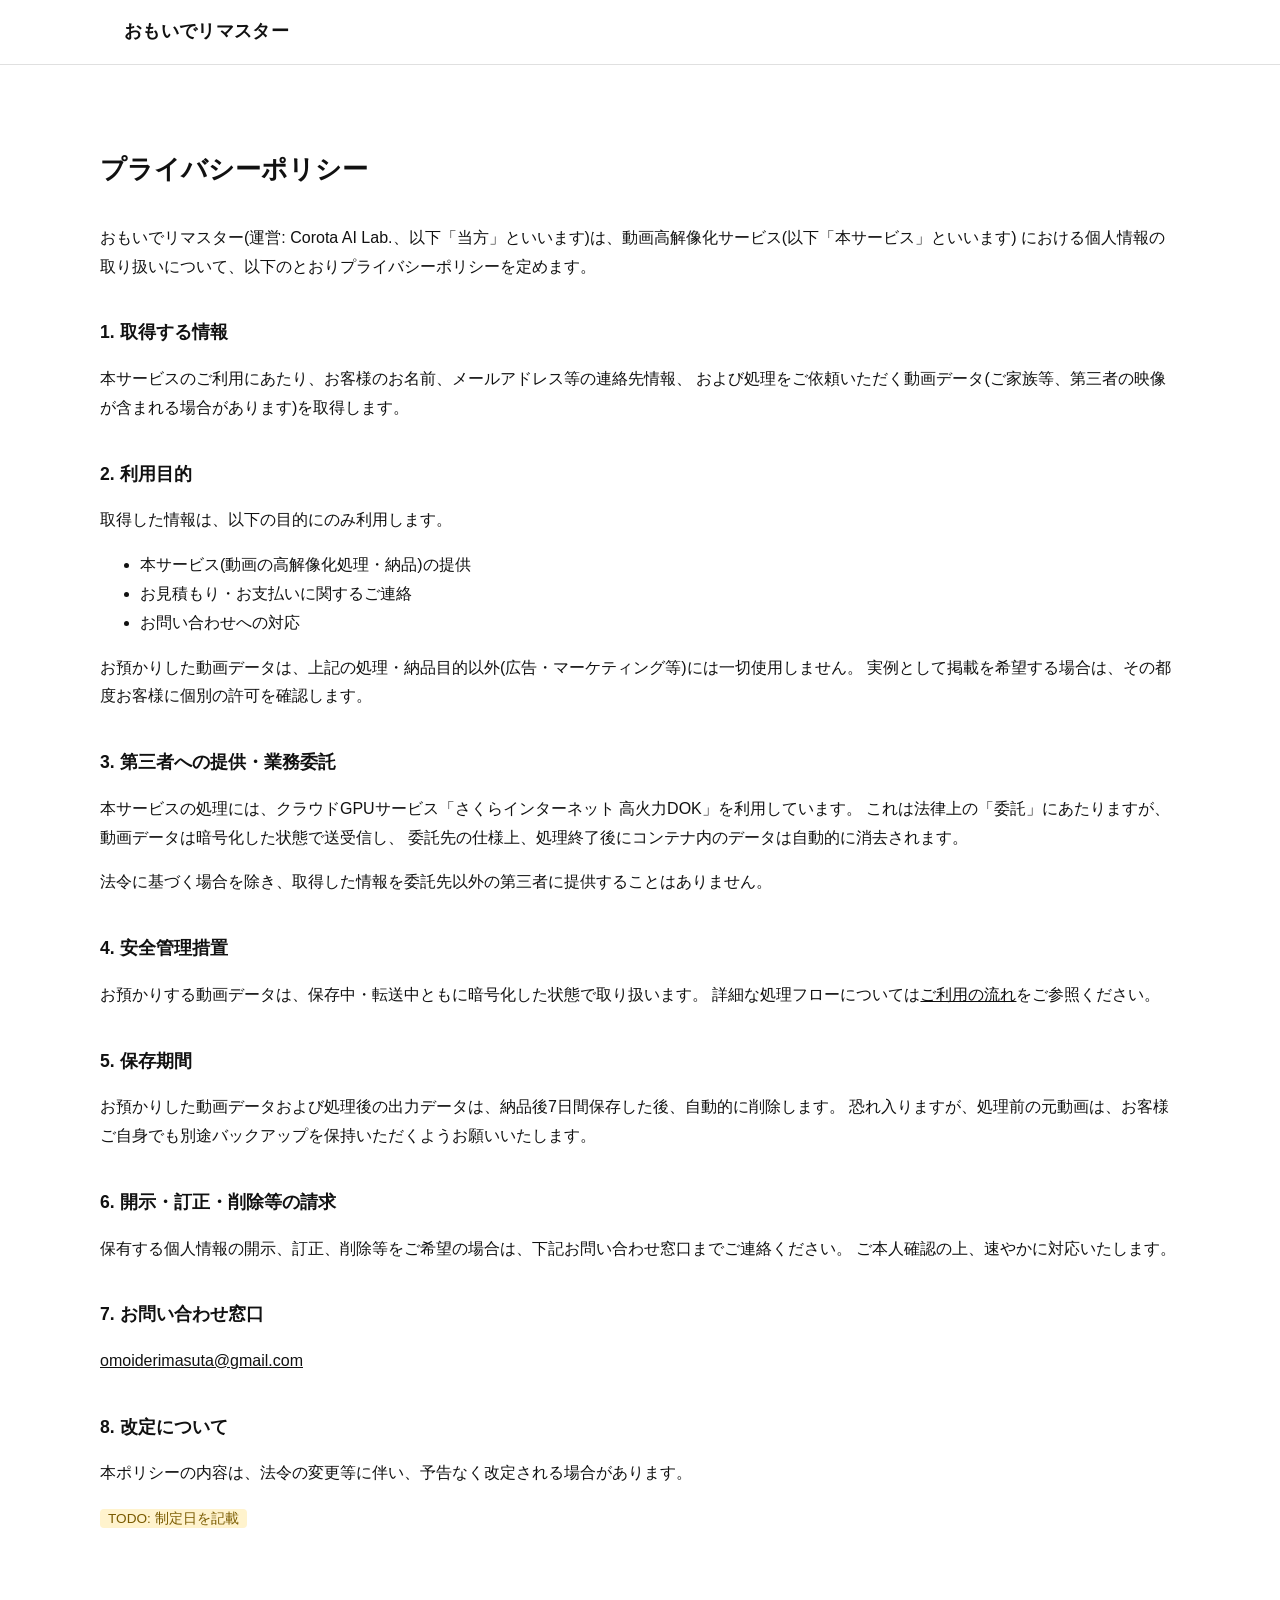
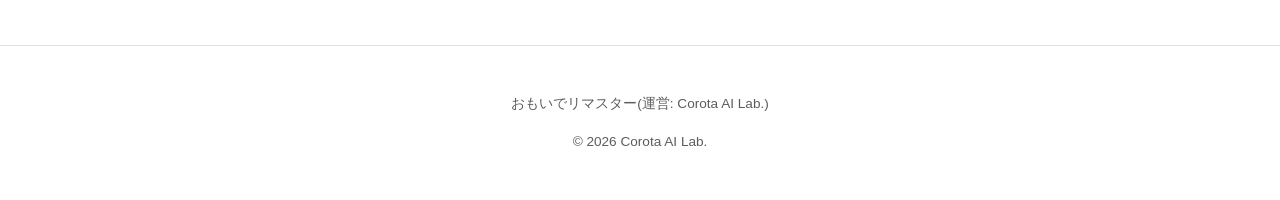
==== legal/privacy.html @ 2142cda7 "Initial commit: omoide-remaster site Static site for the video restoration service, with pricing, de" ====
<!DOCTYPE html>
<html lang="ja">
<head>
<meta charset="UTF-8">
<meta name="viewport" content="width=device-width, initial-scale=1.0">
<title>プライバシーポリシー | おもいでリマスター</title>
<meta name="description" content="おもいでリマスター(Corota AI Lab.運営)のプライバシーポリシーです。">
<link rel="stylesheet" href="../css/style.css">
</head>
<body>

<header>
  <div class="nav-wrap">
    <a href="../index.html" class="logo">おもいで<span>リマスター</span></a>
  </div>
</header>

<main>
  <div class="container legal-page">
    <h1>プライバシーポリシー</h1>

    <p>
      おもいでリマスター(運営: Corota AI Lab.、以下「当方」といいます)は、動画高解像化サービス(以下「本サービス」といいます)
      における個人情報の取り扱いについて、以下のとおりプライバシーポリシーを定めます。
    </p>

    <h2>1. 取得する情報</h2>
    <p>
      本サービスのご利用にあたり、お客様のお名前、メールアドレス等の連絡先情報、
      および処理をご依頼いただく動画データ(ご家族等、第三者の映像が含まれる場合があります)を取得します。
    </p>

    <h2>2. 利用目的</h2>
    <p>取得した情報は、以下の目的にのみ利用します。</p>
    <ul>
      <li>本サービス(動画の高解像化処理・納品)の提供</li>
      <li>お見積もり・お支払いに関するご連絡</li>
      <li>お問い合わせへの対応</li>
    </ul>
    <p>
      お預かりした動画データは、上記の処理・納品目的以外(広告・マーケティング等)には一切使用しません。
      実例として掲載を希望する場合は、その都度お客様に個別の許可を確認します。
    </p>

    <h2>3. 第三者への提供・業務委託</h2>
    <p>
      本サービスの処理には、クラウドGPUサービス「さくらインターネット 高火力DOK」を利用しています。
      これは法律上の「委託」にあたりますが、動画データは暗号化した状態で送受信し、
      委託先の仕様上、処理終了後にコンテナ内のデータは自動的に消去されます。
    </p>
    <p>法令に基づく場合を除き、取得した情報を委託先以外の第三者に提供することはありません。</p>

    <h2>4. 安全管理措置</h2>
    <p>
      お預かりする動画データは、保存中・転送中ともに暗号化した状態で取り扱います。
      詳細な処理フローについては<a href="../index.html#flow">ご利用の流れ</a>をご参照ください。
    </p>

    <h2>5. 保存期間</h2>
    <p>
      お預かりした動画データおよび処理後の出力データは、納品後7日間保存した後、自動的に削除します。
      恐れ入りますが、処理前の元動画は、お客様ご自身でも別途バックアップを保持いただくようお願いいたします。
    </p>

    <h2>6. 開示・訂正・削除等の請求</h2>
    <p>
      保有する個人情報の開示、訂正、削除等をご希望の場合は、下記お問い合わせ窓口までご連絡ください。
      ご本人確認の上、速やかに対応いたします。
    </p>

    <h2>7. お問い合わせ窓口</h2>
    <p><a href="mailto:omoiderimasuta@gmail.com">omoiderimasuta@gmail.com</a></p>

    <h2>8. 改定について</h2>
    <p>本ポリシーの内容は、法令の変更等に伴い、予告なく改定される場合があります。</p>

    <p><span class="todo">TODO: 制定日を記載</span></p>
  </div>
</main>

<footer>
  <p>おもいでリマスター(運営: Corota AI Lab.)</p>
  <p>&copy; 2026 Corota AI Lab.</p>
</footer>

</body>
</html>
---- css/style.css ----
:root {
  --color-bg: #ffffff;
  --color-bg-alt: #f5f5f5;
  --color-text: #111111;
  --color-text-muted: #5c5c5c;
  --color-accent: #111111;
  --color-accent-dark: #000000;
  --color-accent-text: #ffffff;
  --color-border: #e0e0e0;
  --color-card-bg: #ffffff;
  --max-width: 1080px;
  --radius: 6px;
}

* {
  box-sizing: border-box;
}

html {
  scroll-behavior: smooth;
}

body {
  margin: 0;
  font-family: "Hiragino Sans", "Yu Gothic", "Noto Sans JP", sans-serif;
  background: var(--color-bg);
  color: var(--color-text);
  line-height: 1.8;
}

a {
  color: var(--color-accent);
}

.container {
  max-width: var(--max-width);
  margin: 0 auto;
  padding: 0 24px;
}

/* Header */
header {
  position: sticky;
  top: 0;
  background: var(--color-bg);
  border-bottom: 1px solid var(--color-border);
  z-index: 10;
}

.nav-wrap {
  display: flex;
  align-items: center;
  justify-content: space-between;
  padding: 16px 24px;
  max-width: var(--max-width);
  margin: 0 auto;
}

.logo {
  font-weight: 700;
  font-size: 1.1rem;
  letter-spacing: 0.02em;
  color: var(--color-text);
  text-decoration: none;
}

.logo span {
  color: var(--color-accent);
}

nav ul {
  list-style: none;
  display: flex;
  gap: 24px;
  margin: 0;
  padding: 0;
}

nav a {
  color: var(--color-text);
  text-decoration: none;
  font-size: 0.92rem;
}

nav a:hover {
  color: var(--color-accent);
}

.menu-toggle {
  display: none;
  background: none;
  border: none;
  font-size: 1.5rem;
  color: var(--color-text);
  cursor: pointer;
}

@media (max-width: 720px) {
  nav ul {
    position: absolute;
    top: 100%;
    left: 0;
    right: 0;
    background: var(--color-bg);
    border-bottom: 1px solid var(--color-border);
    flex-direction: column;
    gap: 0;
    display: none;
  }
  nav ul.open {
    display: flex;
  }
  nav li {
    padding: 14px 24px;
    border-top: 1px solid var(--color-border);
  }
  .menu-toggle {
    display: block;
  }
}

/* Hero */
.hero {
  padding: 96px 24px 80px;
  text-align: center;
}

.hero h1 {
  font-size: clamp(1.7rem, 4vw, 2.6rem);
  margin: 0 0 20px;
  line-height: 1.5;
}

.hero p.lead {
  color: var(--color-text-muted);
  font-size: 1.05rem;
  max-width: 640px;
  margin: 0 auto 36px;
}

.btn {
  display: inline-block;
  padding: 14px 32px;
  border-radius: 4px;
  background: var(--color-accent);
  color: var(--color-accent-text);
  text-decoration: none;
  font-weight: 600;
  transition: background 0.15s ease;
}

.btn:hover {
  background: var(--color-accent-dark);
}

.btn-outline {
  background: transparent;
  border: 1px solid var(--color-accent);
  color: var(--color-accent);
}

/* Sections */
section {
  padding: 72px 0;
}

section.alt {
  background: var(--color-bg-alt);
}

h2.section-title {
  font-size: clamp(1.4rem, 3vw, 1.9rem);
  text-align: center;
  margin: 0 0 12px;
}

p.section-sub {
  text-align: center;
  color: var(--color-text-muted);
  max-width: 620px;
  margin: 0 auto 48px;
}

/* Feature grid */
.grid-3 {
  display: grid;
  grid-template-columns: repeat(3, 1fr);
  gap: 28px;
}

@media (max-width: 800px) {
  .grid-3 {
    grid-template-columns: 1fr;
  }
}

.card {
  background: var(--color-card-bg);
  border: 1px solid var(--color-border);
  border-radius: var(--radius);
  padding: 28px;
}

.card .num {
  display: inline-block;
  font-size: 0.8rem;
  color: var(--color-accent);
  font-weight: 700;
  letter-spacing: 0.08em;
  margin-bottom: 10px;
}

.card h3 {
  margin: 0 0 12px;
  font-size: 1.1rem;
}

.card p {
  margin: 0;
  color: var(--color-text-muted);
  font-size: 0.95rem;
}

/* Before/After */
.before-after {
  display: grid;
  grid-template-columns: 1fr;
  gap: 24px;
  max-width: 760px;
  margin: 0 auto;
}

.video-wrap {
  position: relative;
}

.video-wrap video {
  cursor: pointer;
}

.fullscreen-btn {
  position: absolute;
  right: 12px;
  bottom: 12px;
  width: 36px;
  height: 36px;
  display: flex;
  align-items: center;
  justify-content: center;
  border: none;
  border-radius: 8px;
  background: rgba(0, 0, 0, 0.55);
  color: #fff;
  cursor: pointer;
  opacity: 0.85;
  transition: opacity 0.15s ease, background 0.15s ease;
}

.fullscreen-btn:hover {
  opacity: 1;
  background: rgba(0, 0, 0, 0.75);
}

.before-after figure {
  margin: 0;
  border-radius: var(--radius);
  overflow: hidden;
  border: 1px solid var(--color-border);
  background: var(--color-card-bg);
}

.before-after img,
.before-after video {
  display: block;
  width: 100%;
  height: auto;
}

.before-after figcaption {
  padding: 10px 14px;
  font-size: 0.85rem;
  color: var(--color-text-muted);
  text-align: center;
}

.demo-note {
  text-align: center;
  font-size: 0.85rem;
  color: var(--color-text-muted);
  margin-top: 20px;
}

/* Pricing */
.pricing-table {
  width: 100%;
  border-collapse: collapse;
  background: var(--color-card-bg);
  border: 1px solid var(--color-border);
  border-radius: var(--radius);
  overflow: hidden;
}

.pricing-table th,
.pricing-table td {
  padding: 14px 16px;
  text-align: center;
  border-bottom: 1px solid var(--color-border);
  font-size: 0.92rem;
}

.pricing-table th {
  background: var(--color-bg-alt);
  font-weight: 700;
}

.pricing-table td:first-child,
.pricing-table th:first-child {
  text-align: left;
}

.pricing-table tr:last-child td {
  border-bottom: none;
}

.table-scroll {
  overflow-x: auto;
}

.plan-note {
  font-size: 0.85rem;
  color: var(--color-text-muted);
  margin-top: 16px;
}

/* Flow */
.flow-list {
  counter-reset: flow;
  list-style: none;
  padding: 0;
  margin: 0 auto;
  max-width: 640px;
}

.flow-list li {
  counter-increment: flow;
  position: relative;
  padding: 0 0 32px 52px;
  border-left: 2px solid var(--color-border);
  margin-left: 18px;
}

.flow-list li:last-child {
  border-left-color: transparent;
  padding-bottom: 0;
}

.flow-list li::before {
  content: counter(flow);
  position: absolute;
  left: -19px;
  top: 0;
  width: 36px;
  height: 36px;
  border-radius: 50%;
  background: var(--color-accent);
  color: #fff;
  display: flex;
  align-items: center;
  justify-content: center;
  font-weight: 700;
  font-size: 0.9rem;
}

.flow-list h3 {
  margin: 0 0 6px;
  font-size: 1.02rem;
}

.flow-list p {
  margin: 0;
  color: var(--color-text-muted);
  font-size: 0.92rem;
}

/* Contact */
.contact-form-wrap {
  max-width: 640px;
  margin: 0 auto;
  background: var(--color-card-bg);
  border: 1px solid var(--color-border);
  border-radius: var(--radius);
  overflow: hidden;
}

.contact-form-wrap iframe {
  display: block;
  width: 100%;
  height: 1100px;
  border: none;
}

#contact .demo-note {
  max-width: 640px;
  margin: 20px auto 0;
}

/* Footer */
footer {
  border-top: 1px solid var(--color-border);
  padding: 32px 24px;
  text-align: center;
  font-size: 0.85rem;
  color: var(--color-text-muted);
}

footer .footer-links {
  display: flex;
  gap: 20px;
  justify-content: center;
  margin-bottom: 12px;
  flex-wrap: wrap;
}

footer a {
  color: var(--color-text-muted);
}

/* Legal pages */
.legal-page {
  padding: 64px 0 96px;
}

.legal-page h1 {
  font-size: 1.6rem;
  margin-bottom: 32px;
}

.legal-page h2 {
  font-size: 1.1rem;
  margin-top: 36px;
}

.legal-page table {
  width: 100%;
  border-collapse: collapse;
  margin: 16px 0;
}

.legal-page th,
.legal-page td {
  border: 1px solid var(--color-border);
  padding: 10px 14px;
  text-align: left;
  vertical-align: top;
  font-size: 0.92rem;
}

.legal-page th {
  background: var(--color-bg-alt);
  width: 30%;
}

.todo {
  background: #fff3cd;
  color: #7a5b00;
  padding: 2px 8px;
  border-radius: 4px;
  font-size: 0.85em;
}
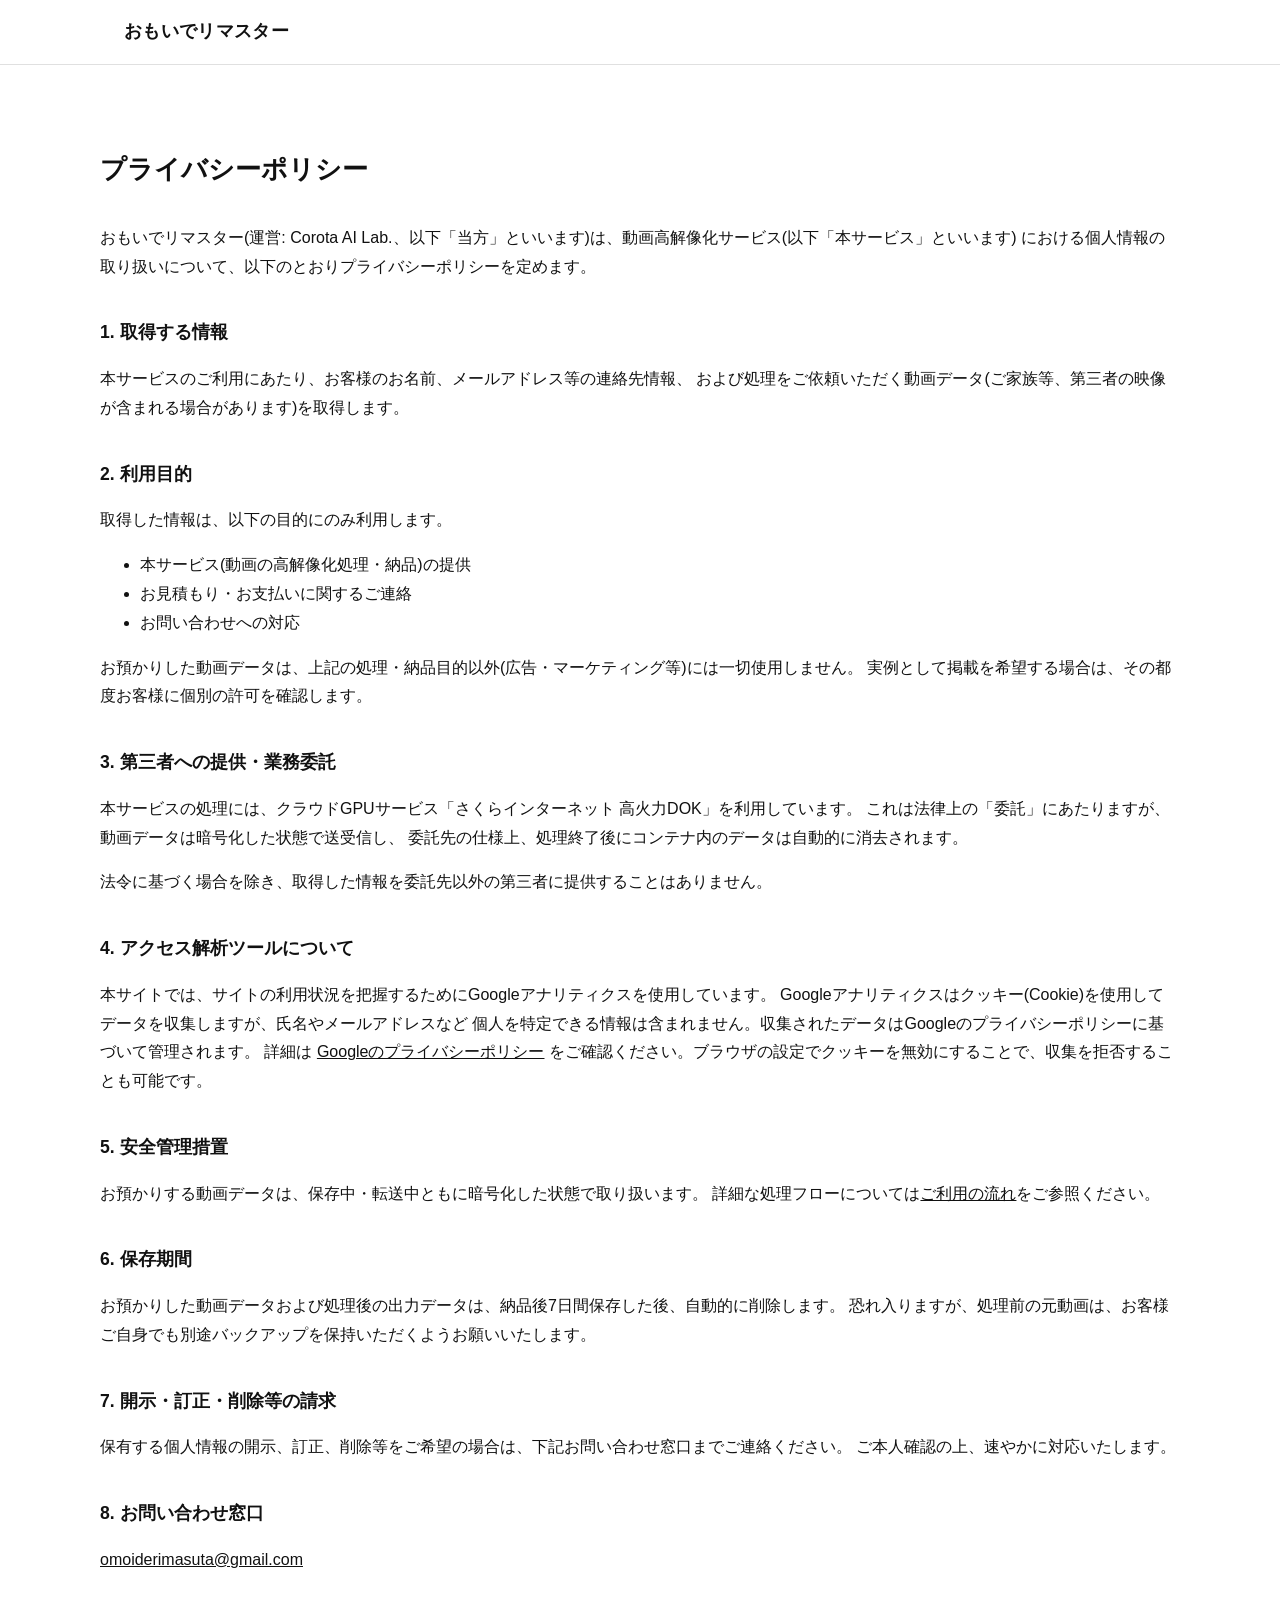
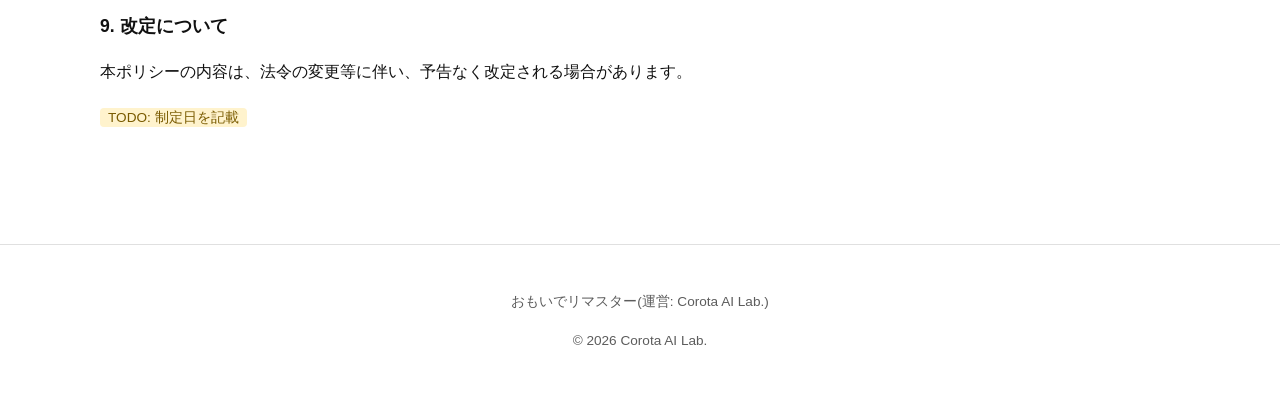
==== commit 89cd83fe: "Add Google Analytics (GA4) tracking - gtag.js snippet on all 4 pages - Disclose Google Analytics usa" ====
--- a/legal/privacy.html
+++ b/legal/privacy.html
@@ -3,8 +3,21 @@
 <head>
 <meta charset="UTF-8">
 <meta name="viewport" content="width=device-width, initial-scale=1.0">
+<!-- Google tag (gtag.js) -->
+<script async src="https://www.googletagmanager.com/gtag/js?id=G-H6S01DZFMD"></script>
+<script>
+  window.dataLayer = window.dataLayer || [];
+  function gtag(){dataLayer.push(arguments);}
+  gtag('js', new Date());
+  gtag('config', 'G-H6S01DZFMD');
+</script>
 <title>プライバシーポリシー | おもいでリマスター</title>
 <meta name="description" content="おもいでリマスター(Corota AI Lab.運営)のプライバシーポリシーです。">
+<link rel="canonical" href="https://omoide-remaster.corota-ai-lab.com/legal/privacy.html">
+<link rel="icon" href="../favicon.svg" type="image/svg+xml">
+<link rel="icon" href="../favicon.ico" sizes="any">
+<link rel="apple-touch-icon" href="../apple-touch-icon.png">
+<meta name="robots" content="noindex">
 <link rel="stylesheet" href="../css/style.css">
 </head>
 <body>
@@ -50,28 +63,38 @@
     </p>
     <p>法令に基づく場合を除き、取得した情報を委託先以外の第三者に提供することはありません。</p>
 
-    <h2>4. 安全管理措置</h2>
+    <h2>4. アクセス解析ツールについて</h2>
+    <p>
+      本サイトでは、サイトの利用状況を把握するためにGoogleアナリティクスを使用しています。
+      Googleアナリティクスはクッキー(Cookie)を使用してデータを収集しますが、氏名やメールアドレスなど
+      個人を特定できる情報は含まれません。収集されたデータはGoogleのプライバシーポリシーに基づいて管理されます。
+      詳細は
+      <a href="https://policies.google.com/privacy?hl=ja" target="_blank" rel="noopener">Googleのプライバシーポリシー</a>
+      をご確認ください。ブラウザの設定でクッキーを無効にすることで、収集を拒否することも可能です。
+    </p>
+
+    <h2>5. 安全管理措置</h2>
     <p>
       お預かりする動画データは、保存中・転送中ともに暗号化した状態で取り扱います。
       詳細な処理フローについては<a href="../index.html#flow">ご利用の流れ</a>をご参照ください。
     </p>
 
-    <h2>5. 保存期間</h2>
+    <h2>6. 保存期間</h2>
     <p>
       お預かりした動画データおよび処理後の出力データは、納品後7日間保存した後、自動的に削除します。
       恐れ入りますが、処理前の元動画は、お客様ご自身でも別途バックアップを保持いただくようお願いいたします。
     </p>
 
-    <h2>6. 開示・訂正・削除等の請求</h2>
+    <h2>7. 開示・訂正・削除等の請求</h2>
     <p>
       保有する個人情報の開示、訂正、削除等をご希望の場合は、下記お問い合わせ窓口までご連絡ください。
       ご本人確認の上、速やかに対応いたします。
     </p>
 
-    <h2>7. お問い合わせ窓口</h2>
+    <h2>8. お問い合わせ窓口</h2>
     <p><a href="mailto:omoiderimasuta@gmail.com">omoiderimasuta@gmail.com</a></p>
 
-    <h2>8. 改定について</h2>
+    <h2>9. 改定について</h2>
     <p>本ポリシーの内容は、法令の変更等に伴い、予告なく改定される場合があります。</p>
 
     <p><span class="todo">TODO: 制定日を記載</span></p>
--- a/css/style.css
+++ b/css/style.css
@@ -36,6 +36,23 @@
   max-width: var(--max-width);
   margin: 0 auto;
   padding: 0 24px;
+}
+
+/* Announcement bar */
+.announce-bar {
+  background: var(--color-text);
+  text-align: center;
+  padding: 10px 16px;
+}
+
+.announce-bar a {
+  color: var(--color-bg);
+  text-decoration: none;
+  font-size: 0.88rem;
+}
+
+.announce-bar a:hover {
+  text-decoration: underline;
 }
 
 /* Header */
@@ -290,6 +307,17 @@
   margin-top: 20px;
 }
 
+.monitor-note {
+  text-align: center;
+  background: var(--color-card-bg);
+  border: 1px solid var(--color-border);
+  border-radius: var(--radius);
+  padding: 14px 20px;
+  max-width: 640px;
+  margin: 0 auto 40px;
+  font-size: 0.92rem;
+}
+
 /* Pricing */
 .pricing-table {
   width: 100%;
